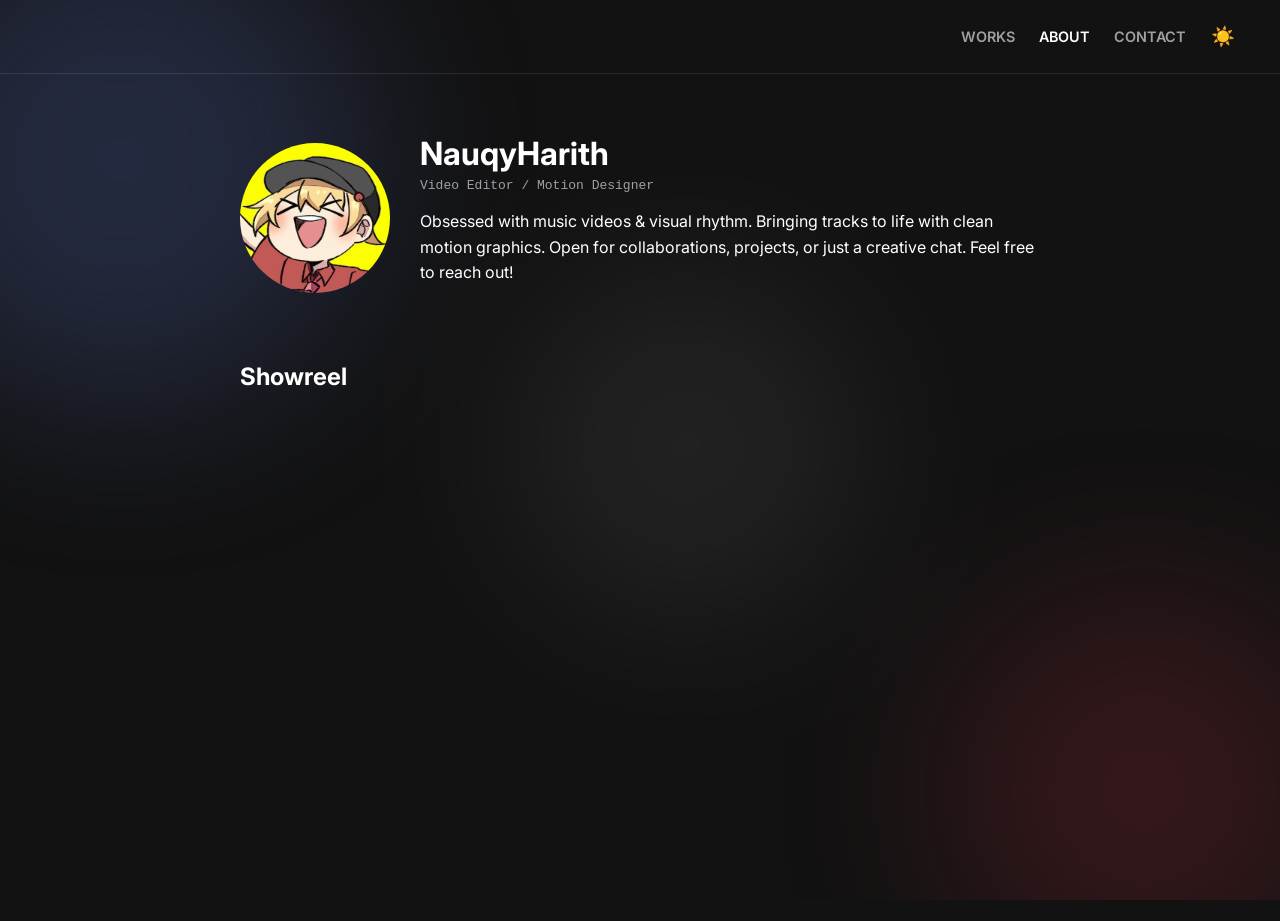
==== about.html @ e7d6c1ee "NauqyHarithWeb Temennya Geraldo Palebangan Dan Robin Dwy Aditya Kurniawan Saya Disini Sebagai Hayka" ====
<!DOCTYPE html>
<html lang="id">
<head>
    <meta charset="UTF-8">
    <meta name="viewport" content="width=device-width, initial-scale=1.0">
    <title>About - NauqyHarith</title>
    <link href="https://fonts.googleapis.com/css2?family=Inter:wght@400;500;600;700&display=swap" rel="stylesheet">
    <link rel="stylesheet" href="style.css">
</head>
<body>

    <!-- EFEK BACKGROUND ANIMASI -->
    <div class="bg-effects">
        <div class="blob blob-1"></div>
        <div class="blob blob-2"></div>
        <div class="blob blob-3"></div>
    </div>

    <nav class="navbar">
        <div class="nav-brand">
            <a href="index.html" style="text-decoration: none; color: inherit; display: flex; align-items: center; gap: 12px;">
                <span></span>
            </a>
        </div>
        <div class="nav-links">
            <a href="index.html">WORKS</a>
            <a href="about.html" class="active">ABOUT</a>
            <a href="contact.html">CONTACT</a>
            <button id="themeToggle" class="theme-toggle" title="Ubah Mode">☀️</button>
        </div>
    </nav>

    <div class="container about-container">
        <div class="about-header">
            <img src="img/ZnlQS6x4_400x400.jpg" alt="Profile" class="about-avatar">
            <div class="about-info">
                <h1>NauqyHarith</h1>
                <p class="role-title">Video Editor / Motion Designer</p>
                <p class="bio">Obsessed with music videos & visual rhythm. Bringing tracks to life with clean motion graphics. Open for collaborations, projects, or just a creative chat. Feel free to reach out!</p>
            </div>
        </div>

        <div class="showreel-section">
            <h2>Showreel</h2>
            <div class="video-responsive">
                <iframe src="https://www.youtube.com/embed/FhmHBJkXxto" title="Showreel" frameborder="0" allow="accelerometer; autoplay; clipboard-write; encrypted-media; gyroscope; picture-in-picture" allowfullscreen></iframe>
            </div>
        </div>
    </div>
    
    <!-- Script Mode -->
    <script src="script.js"></script>
</body>
</html>
---- style.css ----
:root {
    --bg-main: #121212; 
    --bg-card: rgba(37, 37, 45, 0.6); 
    --text-primary: #ffffff;
    --text-secondary: #a0a0a0;
    --text-accent: #6b8af0; 
    --border-color: rgba(255, 255, 255, 0.1); 
}

body {
    margin: 0;
    padding: 0;
    font-family: 'Inter', sans-serif;
    background-color: var(--bg-main);
    color: var(--text-primary);
    position: relative; 
    overflow-x: hidden; 
}

/* ================= NAVIGASI ================= */
.navbar {
    display: flex;
    justify-content: space-between;
    align-items: center;
    padding: 20px 40px;
    border-bottom: 1px solid var(--border-color);
}

.nav-brand {
    font-weight: 700;
    letter-spacing: 1px;
}

.nav-links {
    display: flex;
    align-items: center;
}

.nav-links a {
    color: var(--text-secondary);
    text-decoration: none;
    margin-left: 24px;
    font-size: 0.9rem;
    font-weight: 600;
    transition: color 0.2s;
}

.nav-links a:hover, .nav-links a.active {
    color: var(--text-primary);
}

/* ================= CONTAINER UMUM ================= */
.container {
    max-width: 1100px;
    margin: 0 auto;
    padding: 60px 20px;
}

/* ================= HALAMAN WORKS (HOME) ================= */
.profile-section {
    display: flex;
    align-items: center;
    gap: 32px;
    margin-bottom: 50px;
}

.home-avatar {
    width: 130px;
    height: 130px;
    border-radius: 50%;
    object-fit: cover;
    box-shadow: 0 8px 24px rgba(0,0,0,0.2);
    border: 2px solid var(--border-color);
}

.profile-info {
    display: flex;
    flex-direction: column;
}

/* Label Portofolio Kecil */
.portfolio-label {
    font-size: 0.85rem;
    color: var(--text-secondary);
    letter-spacing: 3px; /* Jarak antar huruf biar estetik */
    margin: 0 0 8px 0;
    font-weight: 600;
}

/* Judul Utama (Nama Kamu) */
.page-title {
    font-size: 2.8rem; /* Dibikin sedikit lebih gede biar makin mantap */
    font-weight: 700;
    margin: 0 0 15px 0;
    color: var(--text-primary);
    letter-spacing: -1px;
}

.profile-details p {
    margin: 5px 0;
    font-size: 0.95rem;
    font-family: monospace; 
    color: var(--text-secondary);
}

.profile-details .name-highlight {
    color: var(--text-primary);
    font-weight: 600;
    font-size: 1.05rem;
}

.profile-details a {
    color: var(--text-primary);
    text-decoration: none;
}

.filter-section {
    display: flex;
    gap: 10px;
    margin-bottom: 40px;
    flex-wrap: wrap;
}

.filter-btn {
    background-color: transparent;
    border: 1px solid var(--border-color);
    color: var(--text-secondary);
    padding: 8px 16px;
    border-radius: 6px;
    cursor: pointer;
    font-family: 'Inter', sans-serif;
    font-size: 0.9rem;
    transition: all 0.2s;
}

.filter-btn:hover, .filter-btn.active {
    background-color: var(--bg-card);
    color: var(--text-primary);
    border-color: #555;
}

.portfolio-grid {
    display: grid;
    grid-template-columns: repeat(auto-fill, minmax(320px, 1fr));
    gap: 24px;
}

.card {
    display: flex;
    flex-direction: column;
    text-decoration: none;
    color: inherit;
    background-color: var(--bg-card);
    border: 1px solid var(--border-color);
    border-radius: 12px;
    overflow: hidden;
    transition: transform 0.2s;
    backdrop-filter: blur(12px); 
    -webkit-backdrop-filter: blur(12px); 
}

.card:hover {
    transform: translateY(-4px);
}

.thumbnail-container {
    position: relative;
    width: 100%;
    aspect-ratio: 16/9;
    border-radius: 8px;
    overflow: hidden;
}

.thumbnail-container img {
    width: 100%;
    height: 100%;
    object-fit: cover;
    transition: transform 0.3s ease;
}

.card:hover .thumbnail-container img {
    transform: scale(1.05); 
}

.play-overlay {
    position: absolute;
    top: 50%;
    left: 50%;
    transform: translate(-50%, -50%);
    background: rgba(0,0,0,0.6);
    color: white;
    width: 48px;
    height: 48px;
    display: flex;
    align-items: center;
    justify-content: center;
    border-radius: 50%;
    font-size: 1.2rem;
    opacity: 0; 
    transition: opacity 0.2s;
    backdrop-filter: blur(2px);
}

.card:hover .play-overlay {
    opacity: 1; 
}

.card-info {
    padding: 16px 0;
}

.card-subtitle {
    font-size: 0.8rem;
    color: var(--text-secondary);
    position: relative;
    left: 12px;
    margin: 0 0 6px 0;
}

.card-title {
    font-size: 1.1rem;
    font-weight: 600;
    position: relative;
    left: 12px;
    margin: 0 0 12px 0;
    color: var(--text-primary);
}

.card-tags {
    display: flex;
    position: relative;
    left: 5px;
    gap: 8px;
    flex-wrap: wrap;
    margin-bottom: 12px;
}

.card-tags span {
    background-color: var(--bg-card);
    padding: 4px 8px;
    border-radius: 4px;
    font-size: 0.75rem;
    color: var(--text-secondary);
}

.card-link {
    font-size: 0.85rem;
    color: var(--text-accent);
    margin: 0;
}

/* ================= HALAMAN ABOUT ================= */
.about-container { max-width: 800px; }
.about-header {
    display: flex;
    align-items: center;
    gap: 30px;
    margin-bottom: 60px;
}
.about-avatar {
    width: 150px;
    height: 150px;
    border-radius: 50%;
    object-fit: cover;
}
.about-info h1 { margin: 0 0 5px 0; font-size: 2rem; }
.role-title {
    color: var(--text-secondary);
    font-family: monospace;
    margin: 0 0 15px 0;
}
.bio { line-height: 1.6; color: var(--text-primary); }

.showreel-section h2 { margin-bottom: 20px; font-size: 1.5rem; }
.video-responsive {
    position: relative;
    padding-bottom: 56.25%; 
    height: 0;
    overflow: hidden;
    border-radius: 12px;
}
.video-responsive iframe {
    position: absolute;
    top: 0;
    left: 0;
    width: 100%;
    height: 100%;
}

/* ================= HALAMAN CONTACT ================= */
.contact-container { max-width: 700px; }
.contact-desc { line-height: 1.6; color: var(--text-secondary); margin-bottom: 20px; }
.email-direct a { color: var(--text-primary); font-weight: 600; text-decoration: underline; }

.contact-block { margin-top: 50px; }
.block-title {
    color: var(--text-accent);
    font-size: 1.2rem;
    margin-bottom: 15px;
}
.status-bold { font-weight: 600; margin-bottom: 5px; }
.status-note { color: var(--text-secondary); font-size: 0.9rem; margin-bottom: 15px; }
.status-list { list-style: none; padding: 0; line-height: 1.8; color: var(--text-secondary); }

/* ================= TEMA TERANG (LIGHT MODE) ================= */
body.light-mode {
    --bg-main: #f4f6f9;     
    --bg-card: rgba(255, 255, 255, 0.65); 
    --text-primary: #111827; 
    --text-secondary: #4b5563; 
    --text-accent: #4f46e5;  
    --border-color: rgba(0, 0, 0, 0.08); 
}

.theme-toggle {
    background: none;
    border: none;
    color: var(--text-primary);
    cursor: pointer;
    font-size: 1.2rem;
    margin-left: 20px;
    padding: 5px;
    display: inline-flex;
    align-items: center;
    justify-content: center;
    transition: transform 0.2s;
}

.theme-toggle:hover {
    transform: scale(1.1);
}

/* ================= ANIMATED BACKGROUND EFFECTS ================= */
.bg-effects {
    position: fixed; 
    top: 0;
    left: 0;
    width: 100vw;
    height: 100vh;
    z-index: -1; 
    overflow: hidden;
    pointer-events: none; 
}

.blob {
    position: absolute;
    border-radius: 50%;
    filter: blur(90px); 
    opacity: 0.5;
    animation: floatBlob 20s infinite alternate ease-in-out;
}

.blob-1 {
    width: 500px;
    height: 500px;
    background: rgba(107, 138, 240, 0.4); 
    top: -10%;
    left: -10%;
}

.blob-2 {
    width: 400px;
    height: 400px;
    background: rgba(220, 53, 69, 0.35); 
    bottom: -10%;
    right: -5%;
    animation-duration: 25s;
    animation-direction: alternate-reverse;
}

.blob-3 {
    width: 350px;
    height: 350px;
    background: rgba(255, 255, 255, 0.15); 
    top: 30%;
    left: 40%;
    animation-duration: 30s;
}

body.light-mode .blob-1 { background: rgba(107, 138, 240, 0.5); }
body.light-mode .blob-2 { background: rgba(220, 53, 69, 0.4); }
body.light-mode .blob-3 { background: rgba(180, 200, 255, 0.4); }

@keyframes floatBlob {
    0% { transform: translate(0, 0) scale(1); }
    33% { transform: translate(50px, -50px) scale(1.1); }
    66% { transform: translate(-30px, 40px) scale(0.9); }
    100% { transform: translate(60px, 20px) scale(1.05); }
}

/* Posisi Ikon dan Teks Email */
.contact-email {
    display: flex;
    align-items: center;
    gap: 10px; /* Jarak antara ikon amplop dan teks email */
    color: var(--text-secondary);
}

.contact-email svg {
    /* Warnanya ngikutin teks secondary biar nyatu */
    stroke: var(--text-secondary); 
}

.contact-email a {
    color: var(--text-primary);
    text-decoration: none;
    transition: opacity 0.2s;
}

.contact-email a:hover {
    opacity: 0.8; /* Efek memudar dikit pas disentuh mouse */
}

/* Pengaturan khusus untuk logo VGen PNG */
.vgen-icon {
    width: 18px;
    height: 18px;
    object-fit: contain;
    opacity: 0.6; /* Dibikin agak pudar biar sewarna dengan ikon email (abu-abu) */
}

/* Trik sulap: Pas di mode gelap (Dark Mode), warna hitam di logo VGen kita balik (invert) jadi putih */
body:not(.light-mode) .vgen-icon {
    filter: invert(1);
}

/* ================= POPUP MODAL NOTION PEEK VIEW ================= */
/* Kursor tangan pas card di-hover */
.project-card { cursor: pointer; }

/* Background hitam transparan nutupin layar */
.modal-overlay {
    position: fixed; top: 0; left: 0; width: 100vw; height: 100vh;
    background: rgba(0, 0, 0, 0.85);
    z-index: 1000; display: flex; justify-content: center; align-items: center;
    opacity: 0; pointer-events: none; transition: opacity 0.3s ease;
    backdrop-filter: blur(8px);
}
.modal-overlay.show {
    opacity: 1; pointer-events: auto;
}

/* Kotak Popup-nya */
.modal-content {
    background: var(--bg-main);
    width: 90%; max-width: 900px; max-height: 90vh;
    border-radius: 16px; overflow-y: auto; overflow-x: hidden;
    position: relative;
    transform: translateY(30px); transition: transform 0.3s ease;
    border: 1px solid var(--border-color);
    box-shadow: 0 20px 40px rgba(0,0,0,0.4);
}
.modal-overlay.show .modal-content {
    transform: translateY(0);
}

/* Tombol Tutup (X) */
.close-modal {
    position: absolute; top: 15px; right: 20px;
    background: rgba(0, 0, 0, 0.6); color: white;
    border: none; border-radius: 50%; width: 36px; height: 36px;
    font-size: 1.5rem; cursor: pointer; display: flex;
    align-items: center; justify-content: center; z-index: 10;
    transition: 0.2s;
}
.close-modal:hover { background: red; }

/* Banner Gambar di Atas */
.modal-banner {
    width: 100%; height: 300px; object-fit: cover; display: block;
}

/* Isi Teks dan Video */
.modal-body { padding: 40px; }
.modal-body h2 { margin: 0 0 10px 0; font-size: 2rem; color: var(--text-primary); }
.modal-subtitle { color: var(--text-secondary); margin-bottom: 20px; font-size: 1.1rem; }
.role-heading { font-size: 0.9rem; color: var(--text-secondary); margin-bottom: 8px; }
.modal-tags { margin-bottom: 40px; }
.modal-tags span { font-size: 0.9rem; padding: 6px 12px; }

/* Tempat Video YouTube Auto-Resize */
.modal-video-wrapper {
    position: relative; padding-bottom: 56.25%; height: 0;
    border-radius: 12px; overflow: hidden;
}
.modal-video-wrapper iframe {
    position: absolute; top: 0; left: 0; width: 100%; height: 100%;
}

/* Grid Screenshot di dalam Modal */
.modal-gallery {
    display: grid;
    grid-template-columns: repeat(3, 1fr);
    gap: 12px;
    margin-top: 20px;
}

.modal-gallery img {
    width: 100%;
    height: 160px;
    object-fit: cover;
    border-radius: 8px;
    border: 1px solid var(--border-color);
    cursor: pointer;
    transition: transform 0.2s;
}

.modal-gallery img:hover {
    transform: scale(1.03);
}

/* Di layar sempit (HP), tumpuk jadi 1 kolom biar gak gepeng */
@media (max-width: 600px) {
    .modal-gallery {
        grid-template-columns: 1fr;
    }
    .modal-gallery img {
        height: 200px;
    }
}
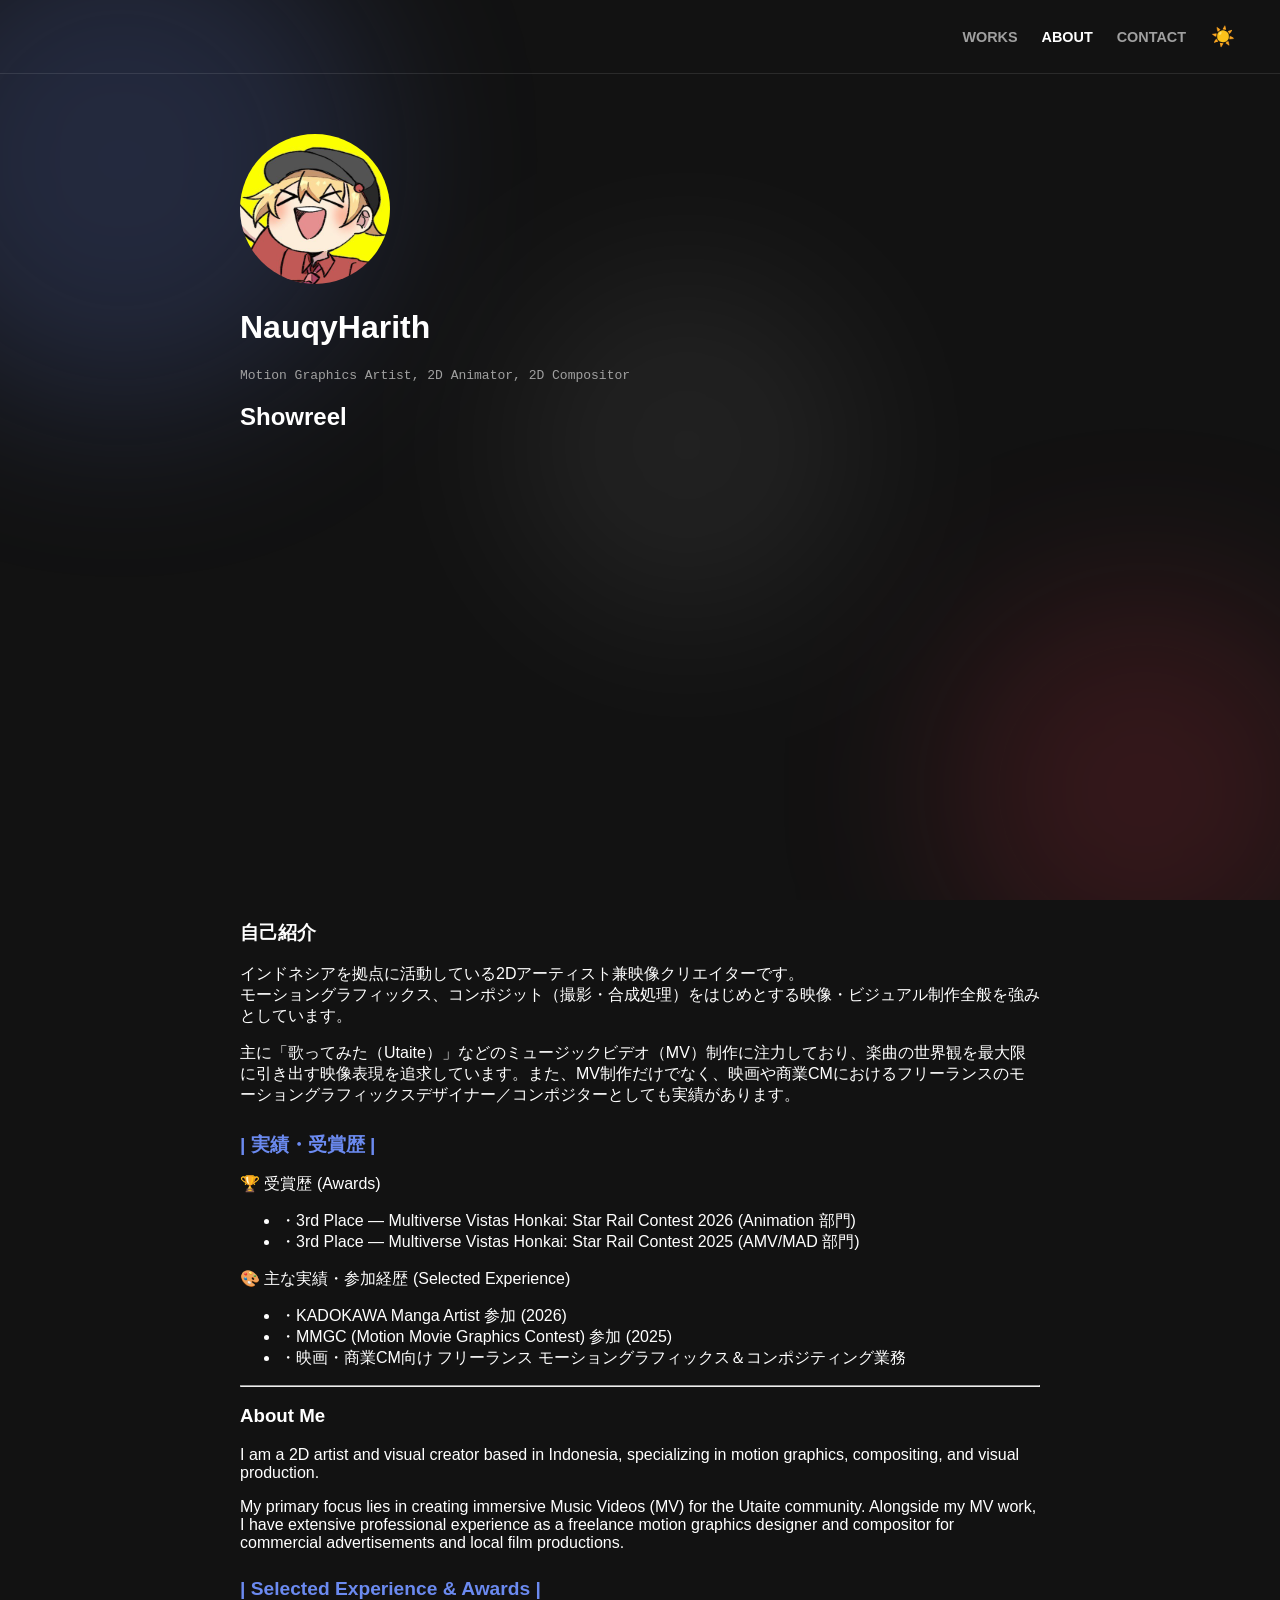
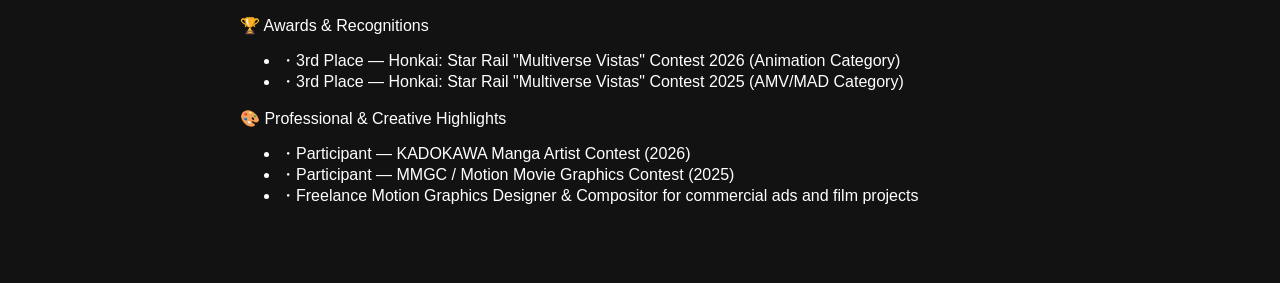
==== commit ae377b9d: "Update about.html" ====
--- a/about.html
+++ b/about.html
@@ -4,7 +4,9 @@
     <meta charset="UTF-8">
     <meta name="viewport" content="width=device-width, initial-scale=1.0">
     <title>About - NauqyHarith</title>
-    <link href="https://fonts.googleapis.com/css2?family=Inter:wght@400;500;600;700&display=swap" rel="stylesheet">
+    <link rel="preconnect" href="https://fonts.googleapis.com">
+    <link rel="preconnect" href="https://fonts.gstatic.com" crossorigin>
+    <link href="https://fonts.googleapis.com/css2?family=Outfit:wght@400;500;600;700;800&family=Plus+Jakarta+Sans:wght@400;500;600;700;800&display=swap" rel="stylesheet">
     <link rel="stylesheet" href="style.css">
 </head>
 <body>
@@ -31,24 +33,93 @@
     </nav>
 
     <div class="container about-container">
-        <div class="about-header">
-            <img src="img/ZnlQS6x4_400x400.jpg" alt="Profile" class="about-avatar">
-            <div class="about-info">
-                <h1>NauqyHarith</h1>
-                <p class="role-title">Video Editor / Motion Designer</p>
-                <p class="bio">Obsessed with music videos & visual rhythm. Bringing tracks to life with clean motion graphics. Open for collaborations, projects, or just a creative chat. Feel free to reach out!</p>
+        <div class="about-grid-layout">
+            
+            <!-- KOLOM KIRI: Profile & Showreel Video -->
+            <div class="about-left-col">
+                <div class="about-profile-card">
+                    <img src="img/ZnlQS6x4_400x400.jpg" alt="Nauqy Harith" class="about-avatar">
+                    <div class="about-profile-meta">
+                        <h1>NauqyHarith</h1>
+                        <p class="role-title">Motion Graphics Artist, 2D Animator, 2D Compositor</p>
+                    </div>
+                </div>
+
+                <!-- Showreel Video YouTube -->
+                <div class="showreel-section">
+                    <h2 class="showreel-heading">Showreel</h2>
+                    <div class="video-responsive">
+                        <iframe src="https://www.youtube.com/embed/bpfGElbDBjI" title="Showreel" frameborder="0" allow="accelerometer; autoplay; clipboard-write; encrypted-media; gyroscope; picture-in-picture" allowfullscreen></iframe>
+                    </div>
+                </div>
             </div>
-        </div>
 
-        <div class="showreel-section">
-            <h2>Showreel</h2>
-            <div class="video-responsive">
-                <iframe src="https://www.youtube.com/embed/FhmHBJkXxto" title="Showreel" frameborder="0" allow="accelerometer; autoplay; clipboard-write; encrypted-media; gyroscope; picture-in-picture" allowfullscreen></iframe>
+            <!-- KOLOM KANAN: Bio & Experience (JP & EN) -->
+            <div class="about-right-col">
+                
+                <!-- Japanese Bio & Experience -->
+                <div class="bio-section">
+                    <h3 class="bio-heading">自己紹介</h3>
+                    <p class="bio-text">インドネシアを拠点に活動している2Dアーティスト兼映像クリエイターです。<br>モーショングラフィックス、コンポジット（撮影・合成処理）をはじめとする映像・ビジュアル制作全般を強みとしています。</p>
+                    <p class="bio-text">主に「歌ってみた（Utaite）」などのミュージックビデオ（MV）制作に注力しており、楽曲の世界観を最大限に引き出す映像表現を追求しています。また、MV制作だけでなく、映画や商業CMにおけるフリーランスのモーショングラフィックスデザイナー／コンポジターとしても実績があります。</p>
+
+                    <div class="exp-block">
+                        <h4 class="block-title">| 実績・受賞歴 |</h4>
+                        
+                        <div class="exp-group">
+                            <p class="exp-category-title">🏆 受賞歴 (Awards)</p>
+                            <ul class="exp-list">
+                                <li>・3rd Place — Multiverse Vistas Honkai: Star Rail Contest 2026 (Animation 部門)</li>
+                                <li>・3rd Place — Multiverse Vistas Honkai: Star Rail Contest 2025 (AMV/MAD 部門)</li>
+                            </ul>
+                        </div>
+
+                        <div class="exp-group">
+                            <p class="exp-category-title">🎨 主な実績・参加経歴 (Selected Experience)</p>
+                            <ul class="exp-list">
+                                <li>・KADOKAWA Manga Artist 参加 (2026)</li>
+                                <li>・MMGC (Motion Movie Graphics Contest) 参加 (2025)</li>
+                                <li>・映画・商業CM向け フリーランス モーショングラフィックス＆コンポジティング業務</li>
+                            </ul>
+                        </div>
+                    </div>
+                </div>
+
+                <!-- English Translation -->
+                <div class="bio-section en-section">
+                    <hr class="section-divider">
+                    <h3 class="bio-heading">About Me</h3>
+                    <p class="bio-text">I am a 2D artist and visual creator based in Indonesia, specializing in motion graphics, compositing, and visual production.</p>
+                    <p class="bio-text">My primary focus lies in creating immersive Music Videos (MV) for the Utaite community. Alongside my MV work, I have extensive professional experience as a freelance motion graphics designer and compositor for commercial advertisements and local film productions.</p>
+
+                    <div class="exp-block">
+                        <h4 class="block-title">| Selected Experience & Awards |</h4>
+                        
+                        <div class="exp-group">
+                            <p class="exp-category-title">🏆 Awards & Recognitions</p>
+                            <ul class="exp-list">
+                                <li>・3rd Place — Honkai: Star Rail "Multiverse Vistas" Contest 2026 (Animation Category)</li>
+                                <li>・3rd Place — Honkai: Star Rail "Multiverse Vistas" Contest 2025 (AMV/MAD Category)</li>
+                            </ul>
+                        </div>
+
+                        <div class="exp-group">
+                            <p class="exp-category-title">🎨 Professional & Creative Highlights</p>
+                            <ul class="exp-list">
+                                <li>・Participant — KADOKAWA Manga Artist Contest (2026)</li>
+                                <li>・Participant — MMGC / Motion Movie Graphics Contest (2025)</li>
+                                <li>・Freelance Motion Graphics Designer & Compositor for commercial ads and film projects</li>
+                            </ul>
+                        </div>
+                    </div>
+                </div>
+
             </div>
+
         </div>
     </div>
     
     <!-- Script Mode -->
     <script src="script.js"></script>
 </body>
-</html>+</html>
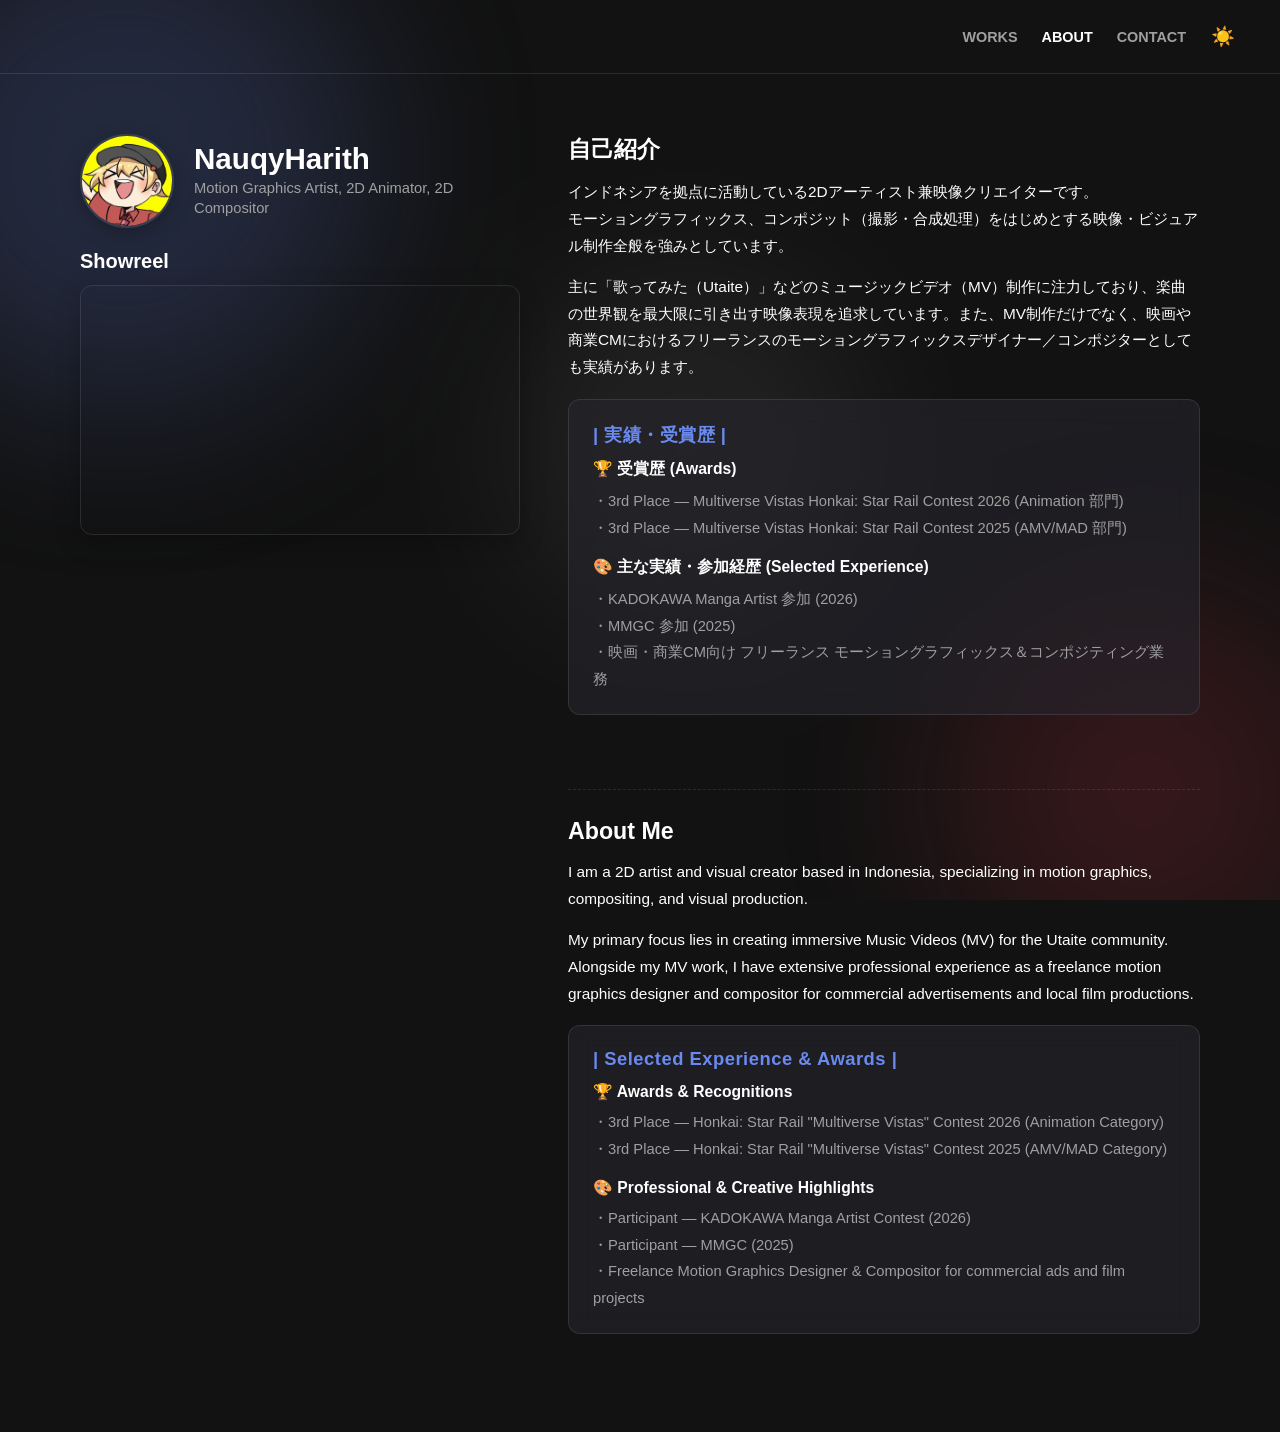
==== commit bd7f614d: "Update about.html" ====
--- a/about.html
+++ b/about.html
@@ -78,7 +78,7 @@
                             <p class="exp-category-title">🎨 主な実績・参加経歴 (Selected Experience)</p>
                             <ul class="exp-list">
                                 <li>・KADOKAWA Manga Artist 参加 (2026)</li>
-                                <li>・MMGC (Motion Movie Graphics Contest) 参加 (2025)</li>
+                                <li>・MMGC 参加 (2025)</li>
                                 <li>・映画・商業CM向け フリーランス モーショングラフィックス＆コンポジティング業務</li>
                             </ul>
                         </div>
@@ -107,7 +107,7 @@
                             <p class="exp-category-title">🎨 Professional & Creative Highlights</p>
                             <ul class="exp-list">
                                 <li>・Participant — KADOKAWA Manga Artist Contest (2026)</li>
-                                <li>・Participant — MMGC / Motion Movie Graphics Contest (2025)</li>
+                                <li>・Participant — MMGC (2025)</li>
                                 <li>・Freelance Motion Graphics Designer & Compositor for commercial ads and film projects</li>
                             </ul>
                         </div>
--- a/style.css
+++ b/style.css
@@ -10,7 +10,7 @@
 body {
     margin: 0;
     padding: 0;
-    font-family: 'Inter', sans-serif;
+    font-family: 'Plus Jakarta Sans', -apple-system, BlinkMacSystemFont, 'Segoe UI', Roboto, sans-serif;
     background-color: var(--bg-main);
     color: var(--text-primary);
     position: relative; 
@@ -27,6 +27,7 @@
 }
 
 .nav-brand {
+    font-family: 'Outfit', sans-serif;
     font-weight: 700;
     letter-spacing: 1px;
 }
@@ -60,8 +61,8 @@
 .profile-section {
     display: flex;
     align-items: center;
-    gap: 32px;
-    margin-bottom: 50px;
+    gap: 36px;
+    margin-bottom: 45px;
 }
 
 .home-avatar {
@@ -71,6 +72,7 @@
     object-fit: cover;
     box-shadow: 0 8px 24px rgba(0,0,0,0.2);
     border: 2px solid var(--border-color);
+    flex-shrink: 0;
 }
 
 .profile-info {
@@ -80,38 +82,57 @@
 
 /* Label Portofolio Kecil */
 .portfolio-label {
-    font-size: 0.85rem;
-    color: var(--text-secondary);
-    letter-spacing: 3px; /* Jarak antar huruf biar estetik */
-    margin: 0 0 8px 0;
-    font-weight: 600;
+    font-size: 0.8rem;
+    color: var(--text-accent);
+    letter-spacing: 3px;
+    text-transform: uppercase;
+    margin: 0 0 6px 0;
+    font-weight: 700;
 }
 
 /* Judul Utama (Nama Kamu) */
 .page-title {
-    font-size: 2.8rem; /* Dibikin sedikit lebih gede biar makin mantap */
+    font-family: 'Outfit', 'Plus Jakarta Sans', sans-serif;
+    font-size: 2.85rem;
     font-weight: 700;
-    margin: 0 0 15px 0;
-    color: var(--text-primary);
-    letter-spacing: -1px;
-}
-
-.profile-details p {
-    margin: 5px 0;
-    font-size: 0.95rem;
-    font-family: monospace; 
-    color: var(--text-secondary);
-}
-
+    line-height: 1.1;
+    margin: 0 0 8px 0;
+    color: var(--text-primary);
+    letter-spacing: -0.5px;
+}
+
+/* Subtitle Role / Keahlian */
+.profile-role, 
 .profile-details .name-highlight {
-    color: var(--text-primary);
-    font-weight: 600;
-    font-size: 1.05rem;
+    font-family: 'Plus Jakarta Sans', sans-serif;
+    font-size: 1.02rem;
+    font-weight: 500;
+    color: var(--text-secondary);
+    margin: 0 0 10px 0;
+    line-height: 1.3;
+}
+
+.profile-contacts {
+    display: flex;
+    flex-direction: column;
+    gap: 4px;
+}
+
+.profile-contacts .contact-email {
+    margin: 0;
+    font-size: 0.9rem;
+    line-height: 1.3;
+    gap: 8px;
 }
 
 .profile-details a {
-    color: var(--text-primary);
+    color: var(--text-secondary);
     text-decoration: none;
+    transition: color 0.2s;
+}
+
+.profile-details a:hover {
+    color: var(--text-accent);
 }
 
 .filter-section {
@@ -128,7 +149,8 @@
     padding: 8px 16px;
     border-radius: 6px;
     cursor: pointer;
-    font-family: 'Inter', sans-serif;
+    font-family: 'Plus Jakarta Sans', sans-serif;
+    font-weight: 500;
     font-size: 0.9rem;
     transition: all 0.2s;
 }
@@ -209,27 +231,45 @@
     padding: 16px 0;
 }
 
+.card-meta-row {
+    display: flex;
+    justify-content: space-between;
+    align-items: center;
+    padding: 0 12px;
+    margin-bottom: 6px;
+}
+
 .card-subtitle {
     font-size: 0.8rem;
     color: var(--text-secondary);
-    position: relative;
-    left: 12px;
-    margin: 0 0 6px 0;
+    margin: 0;
+}
+
+.card-year-badge {
+    font-size: 0.75rem;
+    font-weight: 600;
+    color: var(--text-accent);
+    background: rgba(107, 138, 240, 0.12);
+    border: 1px solid rgba(107, 138, 240, 0.25);
+    padding: 2px 8px;
+    border-radius: 12px;
+    letter-spacing: 0.5px;
+    white-space: nowrap;
 }
 
 .card-title {
+    font-family: 'Outfit', 'Plus Jakarta Sans', sans-serif;
     font-size: 1.1rem;
     font-weight: 600;
-    position: relative;
-    left: 12px;
+    line-height: 1.35;
+    padding: 0 12px;
     margin: 0 0 12px 0;
     color: var(--text-primary);
 }
 
 .card-tags {
     display: flex;
-    position: relative;
-    left: 5px;
+    padding: 0 12px;
     gap: 8px;
     flex-wrap: wrap;
     margin-bottom: 12px;
@@ -249,36 +289,139 @@
     margin: 0;
 }
 
+/* ================= MORE BUTTON (PLAYLIST) ================= */
+.more-section {
+    display: flex;
+    justify-content: center;
+    margin-top: 50px;
+}
+
+.more-btn {
+    display: inline-flex;
+    align-items: center;
+    gap: 12px;
+    background: var(--bg-card);
+    border: 1px solid var(--border-color);
+    color: var(--text-primary);
+    padding: 14px 32px;
+    border-radius: 30px;
+    font-family: 'Plus Jakarta Sans', sans-serif;
+    font-weight: 600;
+    font-size: 0.95rem;
+    text-decoration: none;
+    transition: all 0.3s ease;
+    backdrop-filter: blur(12px);
+    -webkit-backdrop-filter: blur(12px);
+    box-shadow: 0 4px 15px rgba(0, 0, 0, 0.2);
+}
+
+.more-btn .yt-icon {
+    color: #ff0000;
+    flex-shrink: 0;
+    transition: transform 0.2s;
+}
+
+.more-btn .external-icon {
+    stroke: var(--text-secondary);
+    flex-shrink: 0;
+    transition: stroke 0.2s, transform 0.2s;
+}
+
+.more-btn:hover {
+    background: var(--text-accent);
+    color: #ffffff;
+    border-color: var(--text-accent);
+    transform: translateY(-3px);
+    box-shadow: 0 8px 25px rgba(107, 138, 240, 0.35);
+}
+
+.more-btn:hover .yt-icon {
+    color: #ffffff;
+    transform: scale(1.1);
+}
+
+.more-btn:hover .external-icon {
+    stroke: #ffffff;
+    transform: translate(2px, -2px);
+}
+
 /* ================= HALAMAN ABOUT ================= */
-.about-container { max-width: 800px; }
-.about-header {
-    display: flex;
-    align-items: center;
-    gap: 30px;
-    margin-bottom: 60px;
-}
+.about-container { 
+    max-width: 1120px; 
+}
+
+.about-grid-layout {
+    display: grid;
+    grid-template-columns: 440px 1fr;
+    gap: 48px;
+    align-items: start;
+}
+
+/* Kolom Kiri: Profile & Showreel */
+.about-left-col {
+    position: sticky;
+    top: 30px;
+    display: flex;
+    flex-direction: column;
+    gap: 22px;
+}
+
+.about-profile-card {
+    display: flex;
+    align-items: center;
+    gap: 20px;
+}
+
 .about-avatar {
-    width: 150px;
-    height: 150px;
+    width: 90px;
+    height: 90px;
     border-radius: 50%;
     object-fit: cover;
-}
-.about-info h1 { margin: 0 0 5px 0; font-size: 2rem; }
-.role-title {
-    color: var(--text-secondary);
-    font-family: monospace;
-    margin: 0 0 15px 0;
-}
-.bio { line-height: 1.6; color: var(--text-primary); }
-
-.showreel-section h2 { margin-bottom: 20px; font-size: 1.5rem; }
+    border: 2px solid var(--border-color);
+    box-shadow: 0 6px 20px rgba(0,0,0,0.25);
+    flex-shrink: 0;
+}
+
+.about-profile-meta h1 {
+    font-family: 'Outfit', 'Plus Jakarta Sans', sans-serif;
+    margin: 0 0 4px 0;
+    font-size: 1.85rem;
+    font-weight: 700;
+    line-height: 1.1;
+    color: var(--text-primary);
+}
+
+.about-profile-meta .role-title {
+    color: var(--text-secondary);
+    font-family: 'Plus Jakarta Sans', sans-serif;
+    font-weight: 500;
+    font-size: 0.92rem;
+    line-height: 1.35;
+    margin: 0;
+}
+
+.showreel-section {
+    margin-top: 0;
+}
+
+.showreel-heading {
+    font-family: 'Outfit', 'Plus Jakarta Sans', sans-serif;
+    margin: 0 0 12px 0;
+    font-size: 1.25rem;
+    font-weight: 700;
+    color: var(--text-primary);
+}
+
 .video-responsive {
     position: relative;
     padding-bottom: 56.25%; 
     height: 0;
     overflow: hidden;
     border-radius: 12px;
-}
+    border: 1px solid var(--border-color);
+    box-shadow: 0 8px 24px rgba(0,0,0,0.25);
+}
+
 .video-responsive iframe {
     position: absolute;
     top: 0;
@@ -287,20 +430,145 @@
     height: 100%;
 }
 
+/* Kolom Kanan: Bio & Content */
+.about-right-col {
+    display: flex;
+    flex-direction: column;
+}
+
+.bio-section {
+    margin-bottom: 20px;
+}
+
+.bio-heading {
+    font-family: 'Outfit', 'Plus Jakarta Sans', sans-serif;
+    font-size: 1.45rem;
+    font-weight: 700;
+    color: var(--text-primary);
+    margin: 0 0 14px 0;
+}
+
+.bio-text {
+    line-height: 1.75;
+    color: var(--text-primary);
+    font-size: 0.96rem;
+    margin: 0 0 14px 0;
+}
+
+.exp-block {
+    background: var(--bg-card);
+    border: 1px solid var(--border-color);
+    border-radius: 12px;
+    padding: 22px 24px;
+    margin: 18px 0;
+    backdrop-filter: blur(12px);
+    -webkit-backdrop-filter: blur(12px);
+}
+
+.exp-category-title {
+    font-weight: 600;
+    font-size: 0.98rem;
+    color: var(--text-primary);
+    margin: 16px 0 8px 0;
+}
+
+.exp-block .exp-group:first-of-type .exp-category-title {
+    margin-top: 10px;
+}
+
+.exp-list {
+    list-style: none;
+    padding: 0;
+    margin: 0;
+    line-height: 1.8;
+    color: var(--text-secondary);
+    font-size: 0.92rem;
+}
+
+.section-divider {
+    border: none;
+    border-top: 1px dashed var(--border-color);
+    margin: 36px 0 28px 0;
+}
+
+@media (max-width: 900px) {
+    .about-grid-layout {
+        grid-template-columns: 1fr;
+        gap: 36px;
+    }
+    .about-left-col {
+        position: static;
+    }
+}
+
 /* ================= HALAMAN CONTACT ================= */
-.contact-container { max-width: 700px; }
-.contact-desc { line-height: 1.6; color: var(--text-secondary); margin-bottom: 20px; }
-.email-direct a { color: var(--text-primary); font-weight: 600; text-decoration: underline; }
-
-.contact-block { margin-top: 50px; }
+.contact-container { max-width: 760px; }
+.page-title-sub {
+    font-family: 'Outfit', 'Plus Jakarta Sans', sans-serif;
+    font-size: 1.8rem;
+    font-weight: 700;
+    color: var(--text-primary);
+    margin: 0 0 12px 0;
+}
+.contact-desc {
+    line-height: 1.7;
+    color: var(--text-primary);
+    font-size: 1rem;
+    margin-bottom: 20px;
+}
+.contact-page-links {
+    margin-bottom: 25px;
+}
+.contact-block {
+    background: var(--bg-card);
+    border: 1px solid var(--border-color);
+    border-radius: 12px;
+    padding: 24px;
+    margin: 20px 0;
+    backdrop-filter: blur(12px);
+    -webkit-backdrop-filter: blur(12px);
+}
+.update-date {
+    font-size: 0.85rem;
+    color: var(--text-secondary);
+    margin: 0 0 6px 0;
+    font-weight: 500;
+}
 .block-title {
     color: var(--text-accent);
-    font-size: 1.2rem;
-    margin-bottom: 15px;
-}
-.status-bold { font-weight: 600; margin-bottom: 5px; }
-.status-note { color: var(--text-secondary); font-size: 0.9rem; margin-bottom: 15px; }
-.status-list { list-style: none; padding: 0; line-height: 1.8; color: var(--text-secondary); }
+    font-size: 1.15rem;
+    font-weight: 700;
+    margin: 0 0 12px 0;
+    letter-spacing: 0.5px;
+}
+.status-bold {
+    font-weight: 600;
+    font-size: 1rem;
+    color: var(--text-primary);
+    margin-bottom: 12px;
+}
+.status-note {
+    color: var(--text-secondary);
+    font-size: 0.95rem;
+    font-weight: 500;
+    margin-bottom: 8px;
+}
+.status-list {
+    list-style: none;
+    padding: 0;
+    margin: 0 0 16px 0;
+    line-height: 1.8;
+    color: var(--text-secondary);
+    font-size: 0.95rem;
+}
+.contact-closing-note {
+    font-size: 0.92rem;
+    color: var(--text-secondary);
+    line-height: 1.6;
+    margin: 0;
+    border-top: 1px solid var(--border-color);
+    padding-top: 14px;
+}
 
 /* ================= TEMA TERANG (LIGHT MODE) ================= */
 body.light-mode {
@@ -388,27 +656,45 @@
     100% { transform: translate(60px, 20px) scale(1.05); }
 }
 
-/* Posisi Ikon dan Teks Email */
+/* Posisi Ikon dan Teks Email & Socials */
 .contact-email {
     display: flex;
     align-items: center;
-    gap: 10px; /* Jarak antara ikon amplop dan teks email */
+    gap: 10px; /* Jarak antara ikon dan teks */
     color: var(--text-secondary);
 }
 
 .contact-email svg {
     /* Warnanya ngikutin teks secondary biar nyatu */
     stroke: var(--text-secondary); 
+    flex-shrink: 0;
+}
+
+.contact-email .x-icon {
+    stroke: none;
+    fill: var(--text-secondary);
+    width: 18px;
+    height: 18px;
+    flex-shrink: 0;
+    transition: fill 0.2s;
 }
 
 .contact-email a {
     color: var(--text-primary);
     text-decoration: none;
-    transition: opacity 0.2s;
+    transition: opacity 0.2s, color 0.2s;
+}
+
+.contact-email:hover svg {
+    stroke: var(--text-primary);
+}
+
+.contact-email:hover .x-icon {
+    fill: var(--text-primary);
 }
 
 .contact-email a:hover {
-    opacity: 0.8; /* Efek memudar dikit pas disentuh mouse */
+    opacity: 0.8;
 }
 
 /* Pengaturan khusus untuk logo VGen PNG */
@@ -417,6 +703,12 @@
     height: 18px;
     object-fit: contain;
     opacity: 0.6; /* Dibikin agak pudar biar sewarna dengan ikon email (abu-abu) */
+    flex-shrink: 0;
+    transition: opacity 0.2s;
+}
+
+.contact-email:hover .vgen-icon {
+    opacity: 1;
 }
 
 /* Trik sulap: Pas di mode gelap (Dark Mode), warna hitam di logo VGen kita balik (invert) jadi putih */
@@ -472,49 +764,149 @@
 
 /* Isi Teks dan Video */
 .modal-body { padding: 40px; }
-.modal-body h2 { margin: 0 0 10px 0; font-size: 2rem; color: var(--text-primary); }
+
+.modal-title-row {
+    display: flex;
+    justify-content: space-between;
+    align-items: center;
+    gap: 16px;
+    margin-bottom: 8px;
+    flex-wrap: wrap;
+}
+
+.modal-title-row h2 { 
+    font-family: 'Outfit', 'Plus Jakarta Sans', sans-serif;
+    margin: 0; 
+    font-size: 2rem; 
+    color: var(--text-primary); 
+}
+
+.modal-year-badge {
+    font-size: 0.85rem;
+    font-weight: 600;
+    color: var(--text-accent);
+    background: rgba(107, 138, 240, 0.12);
+    border: 1px solid rgba(107, 138, 240, 0.3);
+    padding: 4px 12px;
+    border-radius: 20px;
+    letter-spacing: 0.5px;
+}
+
 .modal-subtitle { color: var(--text-secondary); margin-bottom: 20px; font-size: 1.1rem; }
 .role-heading { font-size: 0.9rem; color: var(--text-secondary); margin-bottom: 8px; }
-.modal-tags { margin-bottom: 40px; }
+.modal-tags { margin-bottom: 30px; }
 .modal-tags span { font-size: 0.9rem; padding: 6px 12px; }
 
 /* Tempat Video YouTube Auto-Resize */
 .modal-video-wrapper {
     position: relative; padding-bottom: 56.25%; height: 0;
     border-radius: 12px; overflow: hidden;
+    margin-bottom: 10px;
 }
 .modal-video-wrapper iframe {
     position: absolute; top: 0; left: 0; width: 100%; height: 100%;
 }
 
-/* Grid Screenshot di dalam Modal */
+/* Header & Scrolling Screenshot di dalam Modal */
+.gallery-header-row {
+    display: flex;
+    justify-content: space-between;
+    align-items: center;
+    margin-top: 30px;
+    margin-bottom: 12px;
+}
+
+.gallery-heading {
+    font-family: 'Outfit', 'Plus Jakarta Sans', sans-serif;
+    margin: 0;
+    font-size: 1.2rem;
+    color: var(--text-primary);
+}
+
+.scroll-hint {
+    font-size: 0.75rem;
+    color: var(--text-secondary);
+    letter-spacing: 1px;
+    font-weight: 500;
+    user-select: none;
+    opacity: 0.8;
+}
+
+.gallery-wrapper {
+    position: relative;
+    width: 100%;
+}
+
 .modal-gallery {
-    display: grid;
-    grid-template-columns: repeat(3, 1fr);
-    gap: 12px;
-    margin-top: 20px;
+    display: flex;
+    flex-direction: row;
+    gap: 14px;
+    overflow-x: auto;
+    overflow-y: hidden;
+    scroll-snap-type: x mandatory;
+    scroll-behavior: smooth;
+    padding-bottom: 14px;
+    padding-top: 4px;
+    -webkit-overflow-scrolling: touch;
+}
+
+/* Kustom Scrollbar Estetik */
+.modal-gallery::-webkit-scrollbar {
+    height: 6px;
+}
+
+.modal-gallery::-webkit-scrollbar-track {
+    background: rgba(255, 255, 255, 0.05);
+    border-radius: 4px;
+}
+
+.modal-gallery::-webkit-scrollbar-thumb {
+    background: rgba(255, 255, 255, 0.25);
+    border-radius: 4px;
+}
+
+.modal-gallery::-webkit-scrollbar-thumb:hover {
+    background: var(--text-accent);
+}
+
+body.light-mode .modal-gallery::-webkit-scrollbar-track {
+    background: rgba(0, 0, 0, 0.05);
+}
+
+body.light-mode .modal-gallery::-webkit-scrollbar-thumb {
+    background: rgba(0, 0, 0, 0.25);
+}
+
+body.light-mode .modal-gallery::-webkit-scrollbar-thumb:hover {
+    background: var(--text-accent);
 }
 
 .modal-gallery img {
-    width: 100%;
+    flex: 0 0 280px;
+    width: 280px;
     height: 160px;
     object-fit: cover;
     border-radius: 8px;
     border: 1px solid var(--border-color);
     cursor: pointer;
-    transition: transform 0.2s;
+    transition: transform 0.2s, border-color 0.2s;
+    scroll-snap-align: start;
+    user-select: none;
 }
 
 .modal-gallery img:hover {
-    transform: scale(1.03);
-}
-
-/* Di layar sempit (HP), tumpuk jadi 1 kolom biar gak gepeng */
+    transform: scale(1.02);
+    border-color: var(--text-accent);
+}
+
+/* Di layar sempit (HP) */
 @media (max-width: 600px) {
-    .modal-gallery {
-        grid-template-columns: 1fr;
+    .modal-body {
+        padding: 24px 18px;
     }
     .modal-gallery img {
-        height: 200px;
+        flex: 0 0 240px;
+        width: 240px;
+        height: 140px;
     }
-}+}
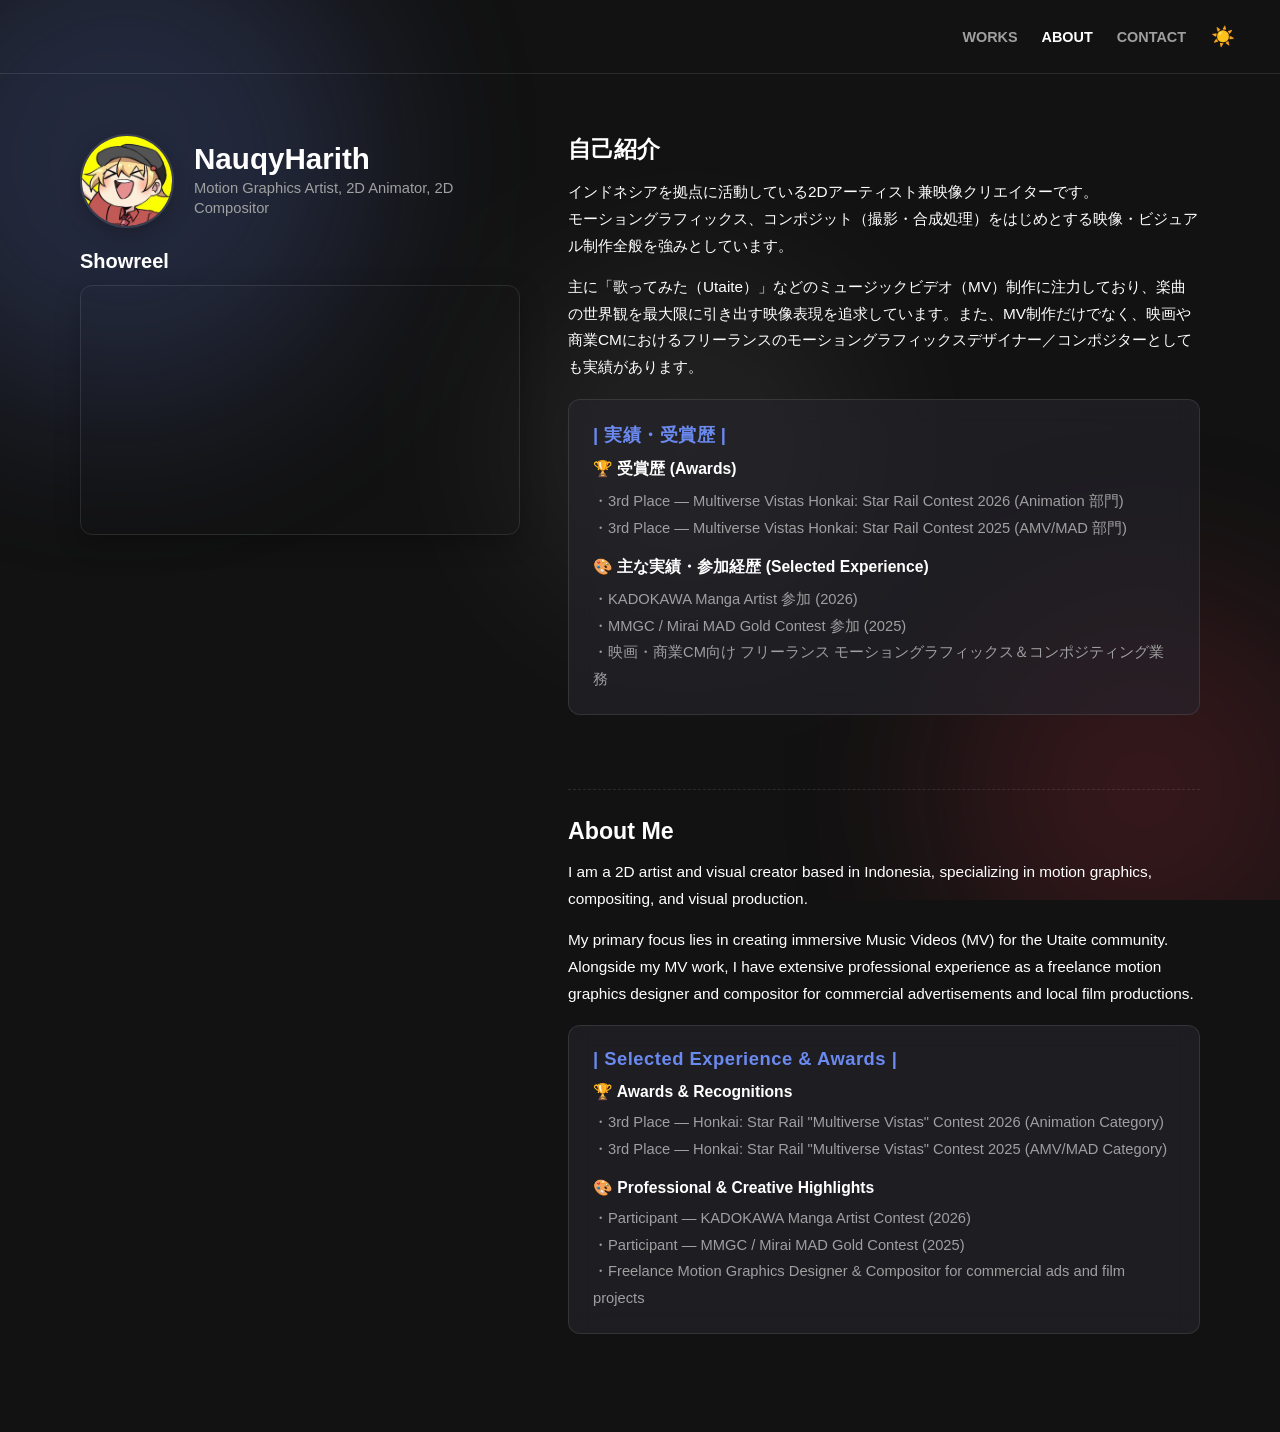
==== commit 5e6ccb29: "Fix HTML formatting and ensure proper structure" ====
--- a/about.html
+++ b/about.html
@@ -78,7 +78,7 @@
                             <p class="exp-category-title">🎨 主な実績・参加経歴 (Selected Experience)</p>
                             <ul class="exp-list">
                                 <li>・KADOKAWA Manga Artist 参加 (2026)</li>
-                                <li>・MMGC 参加 (2025)</li>
+                                <li>・MMGC / Mirai MAD Gold Contest 参加 (2025)</li>
                                 <li>・映画・商業CM向け フリーランス モーショングラフィックス＆コンポジティング業務</li>
                             </ul>
                         </div>
@@ -107,7 +107,7 @@
                             <p class="exp-category-title">🎨 Professional & Creative Highlights</p>
                             <ul class="exp-list">
                                 <li>・Participant — KADOKAWA Manga Artist Contest (2026)</li>
-                                <li>・Participant — MMGC (2025)</li>
+                                <li>・Participant — MMGC / Mirai MAD Gold Contest (2025)</li>
                                 <li>・Freelance Motion Graphics Designer & Compositor for commercial ads and film projects</li>
                             </ul>
                         </div>
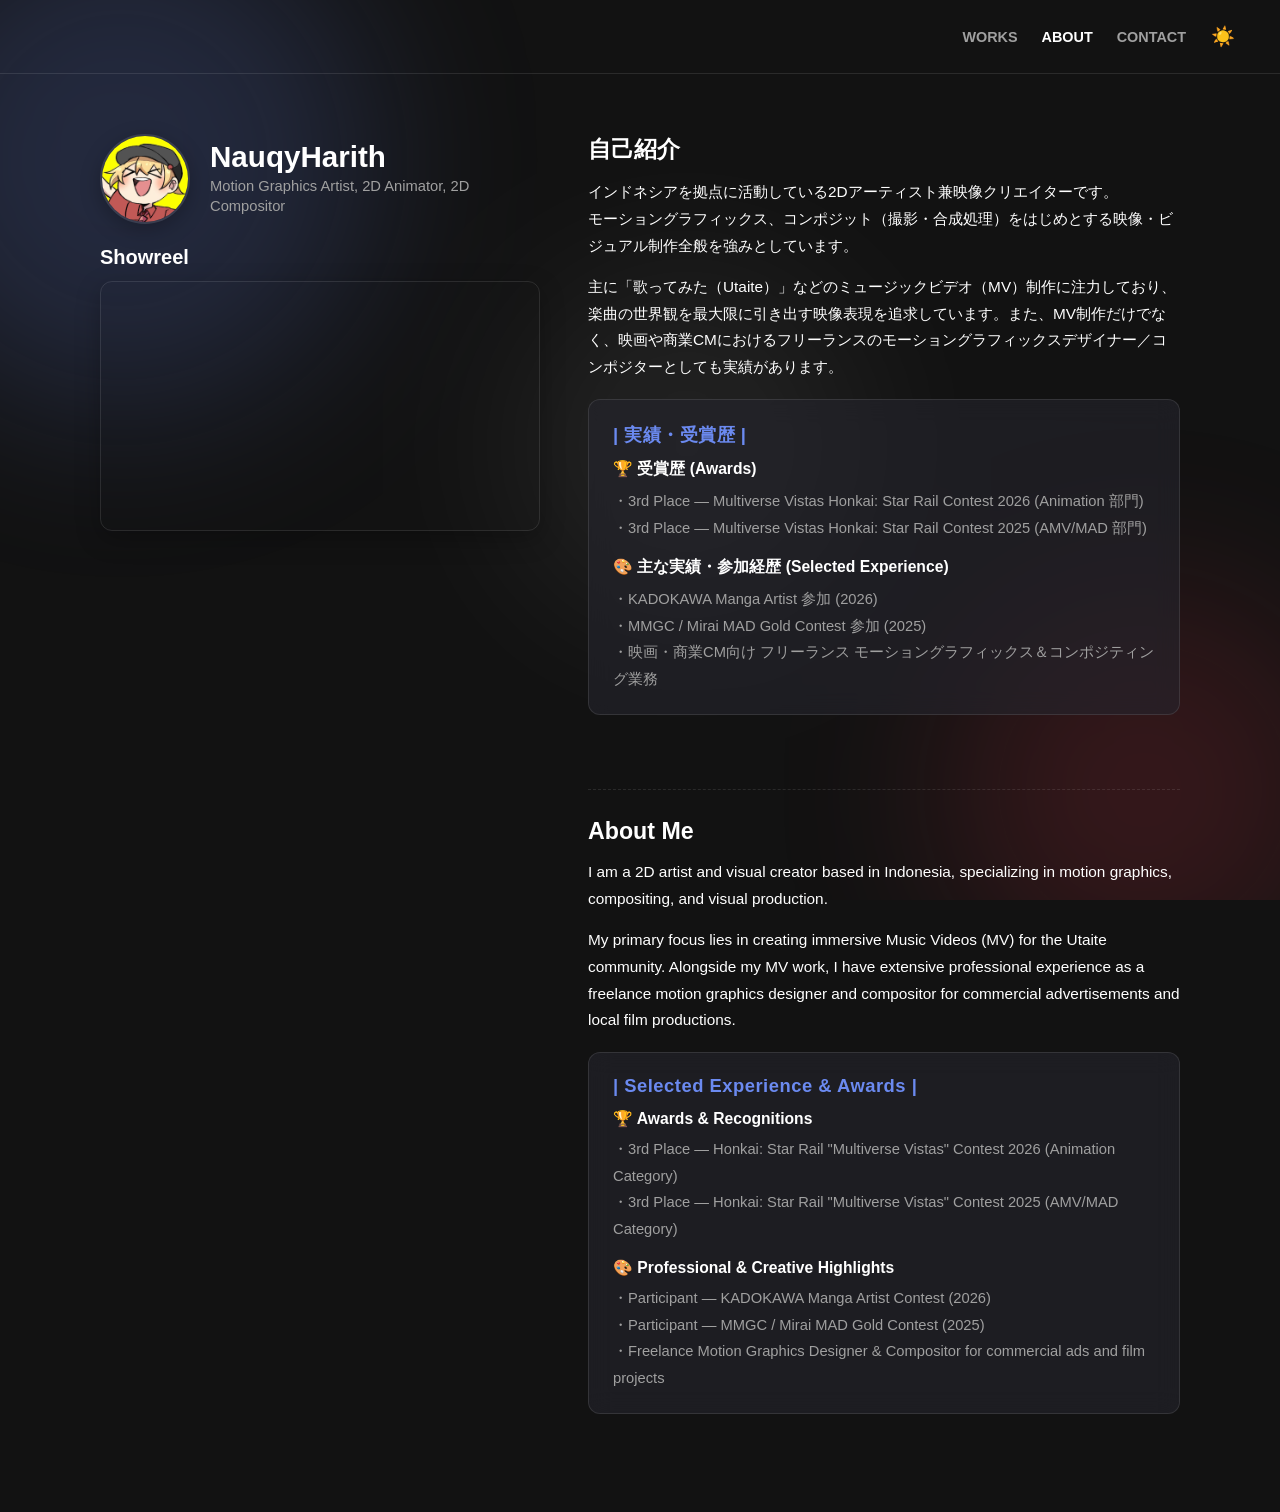
==== commit 1c149305: "Install and configure Vercel Web Analytics ## Vercel Web Analytics Implementation  Successfully inst" ====
--- a/about.html
+++ b/about.html
@@ -1,125 +1,126 @@
-<!DOCTYPE html>
-<html lang="id">
-<head>
-    <meta charset="UTF-8">
-    <meta name="viewport" content="width=device-width, initial-scale=1.0">
-    <title>About - NauqyHarith</title>
-    <link rel="preconnect" href="https://fonts.googleapis.com">
-    <link rel="preconnect" href="https://fonts.gstatic.com" crossorigin>
-    <link href="https://fonts.googleapis.com/css2?family=Outfit:wght@400;500;600;700;800&family=Plus+Jakarta+Sans:wght@400;500;600;700;800&display=swap" rel="stylesheet">
-    <link rel="stylesheet" href="style.css">
-</head>
-<body>
-
-    <!-- EFEK BACKGROUND ANIMASI -->
-    <div class="bg-effects">
-        <div class="blob blob-1"></div>
-        <div class="blob blob-2"></div>
-        <div class="blob blob-3"></div>
-    </div>
-
-    <nav class="navbar">
-        <div class="nav-brand">
-            <a href="index.html" style="text-decoration: none; color: inherit; display: flex; align-items: center; gap: 12px;">
-                <span></span>
-            </a>
-        </div>
-        <div class="nav-links">
-            <a href="index.html">WORKS</a>
-            <a href="about.html" class="active">ABOUT</a>
-            <a href="contact.html">CONTACT</a>
-            <button id="themeToggle" class="theme-toggle" title="Ubah Mode">☀️</button>
-        </div>
-    </nav>
-
-    <div class="container about-container">
-        <div class="about-grid-layout">
-            
-            <!-- KOLOM KIRI: Profile & Showreel Video -->
-            <div class="about-left-col">
-                <div class="about-profile-card">
-                    <img src="img/ZnlQS6x4_400x400.jpg" alt="Nauqy Harith" class="about-avatar">
-                    <div class="about-profile-meta">
-                        <h1>NauqyHarith</h1>
-                        <p class="role-title">Motion Graphics Artist, 2D Animator, 2D Compositor</p>
-                    </div>
-                </div>
-
-                <!-- Showreel Video YouTube -->
-                <div class="showreel-section">
-                    <h2 class="showreel-heading">Showreel</h2>
-                    <div class="video-responsive">
-                        <iframe src="https://www.youtube.com/embed/bpfGElbDBjI" title="Showreel" frameborder="0" allow="accelerometer; autoplay; clipboard-write; encrypted-media; gyroscope; picture-in-picture" allowfullscreen></iframe>
-                    </div>
-                </div>
-            </div>
-
-            <!-- KOLOM KANAN: Bio & Experience (JP & EN) -->
-            <div class="about-right-col">
-                
-                <!-- Japanese Bio & Experience -->
-                <div class="bio-section">
-                    <h3 class="bio-heading">自己紹介</h3>
-                    <p class="bio-text">インドネシアを拠点に活動している2Dアーティスト兼映像クリエイターです。<br>モーショングラフィックス、コンポジット（撮影・合成処理）をはじめとする映像・ビジュアル制作全般を強みとしています。</p>
-                    <p class="bio-text">主に「歌ってみた（Utaite）」などのミュージックビデオ（MV）制作に注力しており、楽曲の世界観を最大限に引き出す映像表現を追求しています。また、MV制作だけでなく、映画や商業CMにおけるフリーランスのモーショングラフィックスデザイナー／コンポジターとしても実績があります。</p>
-
-                    <div class="exp-block">
-                        <h4 class="block-title">| 実績・受賞歴 |</h4>
-                        
-                        <div class="exp-group">
-                            <p class="exp-category-title">🏆 受賞歴 (Awards)</p>
-                            <ul class="exp-list">
-                                <li>・3rd Place — Multiverse Vistas Honkai: Star Rail Contest 2026 (Animation 部門)</li>
-                                <li>・3rd Place — Multiverse Vistas Honkai: Star Rail Contest 2025 (AMV/MAD 部門)</li>
-                            </ul>
-                        </div>
-
-                        <div class="exp-group">
-                            <p class="exp-category-title">🎨 主な実績・参加経歴 (Selected Experience)</p>
-                            <ul class="exp-list">
-                                <li>・KADOKAWA Manga Artist 参加 (2026)</li>
-                                <li>・MMGC / Mirai MAD Gold Contest 参加 (2025)</li>
-                                <li>・映画・商業CM向け フリーランス モーショングラフィックス＆コンポジティング業務</li>
-                            </ul>
-                        </div>
-                    </div>
-                </div>
-
-                <!-- English Translation -->
-                <div class="bio-section en-section">
-                    <hr class="section-divider">
-                    <h3 class="bio-heading">About Me</h3>
-                    <p class="bio-text">I am a 2D artist and visual creator based in Indonesia, specializing in motion graphics, compositing, and visual production.</p>
-                    <p class="bio-text">My primary focus lies in creating immersive Music Videos (MV) for the Utaite community. Alongside my MV work, I have extensive professional experience as a freelance motion graphics designer and compositor for commercial advertisements and local film productions.</p>
-
-                    <div class="exp-block">
-                        <h4 class="block-title">| Selected Experience & Awards |</h4>
-                        
-                        <div class="exp-group">
-                            <p class="exp-category-title">🏆 Awards & Recognitions</p>
-                            <ul class="exp-list">
-                                <li>・3rd Place — Honkai: Star Rail "Multiverse Vistas" Contest 2026 (Animation Category)</li>
-                                <li>・3rd Place — Honkai: Star Rail "Multiverse Vistas" Contest 2025 (AMV/MAD Category)</li>
-                            </ul>
-                        </div>
-
-                        <div class="exp-group">
-                            <p class="exp-category-title">🎨 Professional & Creative Highlights</p>
-                            <ul class="exp-list">
-                                <li>・Participant — KADOKAWA Manga Artist Contest (2026)</li>
-                                <li>・Participant — MMGC / Mirai MAD Gold Contest (2025)</li>
-                                <li>・Freelance Motion Graphics Designer & Compositor for commercial ads and film projects</li>
-                            </ul>
-                        </div>
-                    </div>
-                </div>
-
-            </div>
-
-        </div>
-    </div>
-    
-    <!-- Script Mode -->
-    <script src="script.js"></script>
-</body>
-</html>
+<!DOCTYPE html>
+<html lang="id">
+<head>
+    <meta charset="UTF-8">
+    <meta name="viewport" content="width=device-width, initial-scale=1.0">
+    <title>About - NauqyHarith</title>
+    <link rel="preconnect" href="https://fonts.googleapis.com">
+    <link rel="preconnect" href="https://fonts.gstatic.com" crossorigin>
+    <link href="https://fonts.googleapis.com/css2?family=Outfit:wght@400;500;600;700;800&family=Plus+Jakarta+Sans:wght@400;500;600;700;800&display=swap" rel="stylesheet">
+    <link rel="stylesheet" href="style.css">
+    <script defer src="https://cdn.vercel-insights.com/v1/script.js"></script>
+</head>
+<body>
+
+    <!-- EFEK BACKGROUND ANIMASI -->
+    <div class="bg-effects">
+        <div class="blob blob-1"></div>
+        <div class="blob blob-2"></div>
+        <div class="blob blob-3"></div>
+    </div>
+
+    <nav class="navbar">
+        <div class="nav-brand">
+            <a href="index.html" style="text-decoration: none; color: inherit; display: flex; align-items: center; gap: 12px;">
+                <span></span>
+            </a>
+        </div>
+        <div class="nav-links">
+            <a href="index.html">WORKS</a>
+            <a href="about.html" class="active">ABOUT</a>
+            <a href="contact.html">CONTACT</a>
+            <button id="themeToggle" class="theme-toggle" title="Ubah Mode">☀️</button>
+        </div>
+    </nav>
+
+    <div class="container about-container">
+        <div class="about-grid-layout">
+            
+            <!-- KOLOM KIRI: Profile & Showreel Video -->
+            <div class="about-left-col">
+                <div class="about-profile-card">
+                    <img src="img/ZnlQS6x4_400x400.jpg" alt="Nauqy Harith" class="about-avatar">
+                    <div class="about-profile-meta">
+                        <h1>NauqyHarith</h1>
+                        <p class="role-title">Motion Graphics Artist, 2D Animator, 2D Compositor</p>
+                    </div>
+                </div>
+
+                <!-- Showreel Video YouTube -->
+                <div class="showreel-section">
+                    <h2 class="showreel-heading">Showreel</h2>
+                    <div class="video-responsive">
+                        <iframe src="https://www.youtube.com/embed/bpfGElbDBjI" title="Showreel" frameborder="0" allow="accelerometer; autoplay; clipboard-write; encrypted-media; gyroscope; picture-in-picture" allowfullscreen></iframe>
+                    </div>
+                </div>
+            </div>
+
+            <!-- KOLOM KANAN: Bio & Experience (JP & EN) -->
+            <div class="about-right-col">
+                
+                <!-- Japanese Bio & Experience -->
+                <div class="bio-section">
+                    <h3 class="bio-heading">自己紹介</h3>
+                    <p class="bio-text">インドネシアを拠点に活動している2Dアーティスト兼映像クリエイターです。<br>モーショングラフィックス、コンポジット（撮影・合成処理）をはじめとする映像・ビジュアル制作全般を強みとしています。</p>
+                    <p class="bio-text">主に「歌ってみた（Utaite）」などのミュージックビデオ（MV）制作に注力しており、楽曲の世界観を最大限に引き出す映像表現を追求しています。また、MV制作だけでなく、映画や商業CMにおけるフリーランスのモーショングラフィックスデザイナー／コンポジターとしても実績があります。</p>
+
+                    <div class="exp-block">
+                        <h4 class="block-title">| 実績・受賞歴 |</h4>
+                        
+                        <div class="exp-group">
+                            <p class="exp-category-title">🏆 受賞歴 (Awards)</p>
+                            <ul class="exp-list">
+                                <li>・3rd Place — Multiverse Vistas Honkai: Star Rail Contest 2026 (Animation 部門)</li>
+                                <li>・3rd Place — Multiverse Vistas Honkai: Star Rail Contest 2025 (AMV/MAD 部門)</li>
+                            </ul>
+                        </div>
+
+                        <div class="exp-group">
+                            <p class="exp-category-title">🎨 主な実績・参加経歴 (Selected Experience)</p>
+                            <ul class="exp-list">
+                                <li>・KADOKAWA Manga Artist 参加 (2026)</li>
+                                <li>・MMGC / Mirai MAD Gold Contest 参加 (2025)</li>
+                                <li>・映画・商業CM向け フリーランス モーショングラフィックス＆コンポジティング業務</li>
+                            </ul>
+                        </div>
+                    </div>
+                </div>
+
+                <!-- English Translation -->
+                <div class="bio-section en-section">
+                    <hr class="section-divider">
+                    <h3 class="bio-heading">About Me</h3>
+                    <p class="bio-text">I am a 2D artist and visual creator based in Indonesia, specializing in motion graphics, compositing, and visual production.</p>
+                    <p class="bio-text">My primary focus lies in creating immersive Music Videos (MV) for the Utaite community. Alongside my MV work, I have extensive professional experience as a freelance motion graphics designer and compositor for commercial advertisements and local film productions.</p>
+
+                    <div class="exp-block">
+                        <h4 class="block-title">| Selected Experience & Awards |</h4>
+                        
+                        <div class="exp-group">
+                            <p class="exp-category-title">🏆 Awards & Recognitions</p>
+                            <ul class="exp-list">
+                                <li>・3rd Place — Honkai: Star Rail "Multiverse Vistas" Contest 2026 (Animation Category)</li>
+                                <li>・3rd Place — Honkai: Star Rail "Multiverse Vistas" Contest 2025 (AMV/MAD Category)</li>
+                            </ul>
+                        </div>
+
+                        <div class="exp-group">
+                            <p class="exp-category-title">🎨 Professional & Creative Highlights</p>
+                            <ul class="exp-list">
+                                <li>・Participant — KADOKAWA Manga Artist Contest (2026)</li>
+                                <li>・Participant — MMGC / Mirai MAD Gold Contest (2025)</li>
+                                <li>・Freelance Motion Graphics Designer & Compositor for commercial ads and film projects</li>
+                            </ul>
+                        </div>
+                    </div>
+                </div>
+
+            </div>
+
+        </div>
+    </div>
+    
+    <!-- Script Mode -->
+    <script src="script.js"></script>
+</body>
+</html>
--- a/style.css
+++ b/style.css
@@ -1,3 +1,13 @@
+*, *::before, *::after {
+    box-sizing: border-box;
+}
+
+html {
+    width: 100%;
+    max-width: 100%;
+    overflow-x: hidden;
+}
+
 :root {
     --bg-main: #121212; 
     --bg-card: rgba(37, 37, 45, 0.6); 
@@ -10,6 +20,8 @@
 body {
     margin: 0;
     padding: 0;
+    width: 100%;
+    max-width: 100%;
     font-family: 'Plus Jakarta Sans', -apple-system, BlinkMacSystemFont, 'Segoe UI', Roboto, sans-serif;
     background-color: var(--bg-main);
     color: var(--text-primary);
@@ -603,8 +615,10 @@
     position: fixed; 
     top: 0;
     left: 0;
-    width: 100vw;
-    height: 100vh;
+    width: 100%;
+    height: 100%;
+    max-width: 100%;
+    max-height: 100%;
     z-index: -1; 
     overflow: hidden;
     pointer-events: none; 
@@ -722,7 +736,7 @@
 
 /* Background hitam transparan nutupin layar */
 .modal-overlay {
-    position: fixed; top: 0; left: 0; width: 100vw; height: 100vh;
+    position: fixed; top: 0; left: 0; width: 100%; height: 100%;
     background: rgba(0, 0, 0, 0.85);
     z-index: 1000; display: flex; justify-content: center; align-items: center;
     opacity: 0; pointer-events: none; transition: opacity 0.3s ease;
@@ -899,14 +913,186 @@
     border-color: var(--text-accent);
 }
 
-/* Di layar sempit (HP) */
-@media (max-width: 600px) {
+/* ================= RESPONSIVE DESIGN (MOBILE & TABLET) ================= */
+
+/* Tablet & Layar Menengah */
+@media (max-width: 768px) {
+    .navbar {
+        padding: 16px 20px;
+    }
+    .nav-links a {
+        margin-left: 16px;
+        font-size: 0.85rem;
+    }
+    .theme-toggle {
+        margin-left: 12px;
+        font-size: 1.1rem;
+    }
+
+    .container {
+        padding: 32px 18px;
+    }
+
+    /* Profil Hero di Home */
+    .profile-section {
+        flex-direction: column;
+        align-items: flex-start;
+        gap: 20px;
+        margin-bottom: 32px;
+    }
+    .home-avatar {
+        width: 96px;
+        height: 96px;
+    }
+    .page-title {
+        font-size: 2.2rem;
+        margin: 0 0 6px 0;
+        word-break: break-word;
+    }
+    .portfolio-label {
+        font-size: 0.75rem;
+        letter-spacing: 2.5px;
+    }
+    .profile-role, 
+    .profile-details .name-highlight {
+        font-size: 0.95rem;
+        margin: 0 0 12px 0;
+    }
+    .profile-contacts .contact-email {
+        font-size: 0.88rem;
+    }
+
+    /* Filter & Grid Card */
+    .filter-section {
+        gap: 8px;
+        margin-bottom: 24px;
+    }
+    .filter-btn {
+        padding: 6px 14px;
+        font-size: 0.82rem;
+    }
+    .portfolio-grid {
+        grid-template-columns: 1fr;
+        gap: 20px;
+    }
+    .card-info {
+        padding: 14px 4px;
+    }
+    .card-meta-row, .card-title, .card-tags {
+        padding: 0 8px;
+    }
+    .card-title {
+        font-size: 1.02rem;
+    }
+
+    .more-btn {
+        width: 100%;
+        justify-content: center;
+        padding: 12px 20px;
+        font-size: 0.9rem;
+    }
+
+    /* Halaman About */
+    .about-grid-layout {
+        grid-template-columns: 1fr;
+        gap: 32px;
+    }
+    .about-left-col {
+        position: static;
+    }
+    .about-profile-card {
+        gap: 16px;
+    }
+    .about-avatar {
+        width: 80px;
+        height: 80px;
+    }
+    .about-profile-meta h1 {
+        font-size: 1.7rem;
+    }
+
+    /* Modal Popup */
+    .modal-content {
+        width: 95%;
+        max-height: 92vh;
+        border-radius: 14px;
+    }
+    .modal-banner {
+        height: 200px;
+    }
     .modal-body {
         padding: 24px 18px;
     }
+    .modal-title-row h2 {
+        font-size: 1.45rem;
+    }
+    .modal-subtitle {
+        font-size: 0.95rem;
+        margin-bottom: 15px;
+    }
     .modal-gallery img {
-        flex: 0 0 240px;
-        width: 240px;
-        height: 140px;
-    }
-}
+        flex: 0 0 230px;
+        width: 230px;
+        height: 135px;
+    }
+}
+
+/* Smartphone Layar Kecil (<= 480px) */
+@media (max-width: 480px) {
+    .navbar {
+        padding: 14px 14px;
+    }
+    .nav-links a {
+        margin-left: 12px;
+        font-size: 0.8rem;
+        letter-spacing: 0.5px;
+    }
+    .theme-toggle {
+        margin-left: 8px;
+        font-size: 1rem;
+    }
+
+    .container {
+        padding: 24px 14px;
+    }
+
+    .profile-section {
+        gap: 16px;
+        margin-bottom: 28px;
+    }
+    .home-avatar {
+        width: 84px;
+        height: 84px;
+    }
+    .page-title {
+        font-size: 1.85rem;
+    }
+    .profile-role, 
+    .profile-details .name-highlight {
+        font-size: 0.9rem;
+    }
+    .profile-contacts .contact-email {
+        font-size: 0.84rem;
+        gap: 7px;
+    }
+    .contact-email a {
+        word-break: break-all;
+    }
+
+    .filter-btn {
+        padding: 5px 10px;
+        font-size: 0.78rem;
+    }
+
+    .modal-body {
+        padding: 18px 14px;
+    }
+    .modal-title-row h2 {
+        font-size: 1.25rem;
+    }
+    .modal-gallery img {
+        flex: 0 0 200px;
+        width: 200px;
+        height: 120px;
+    }
+}
